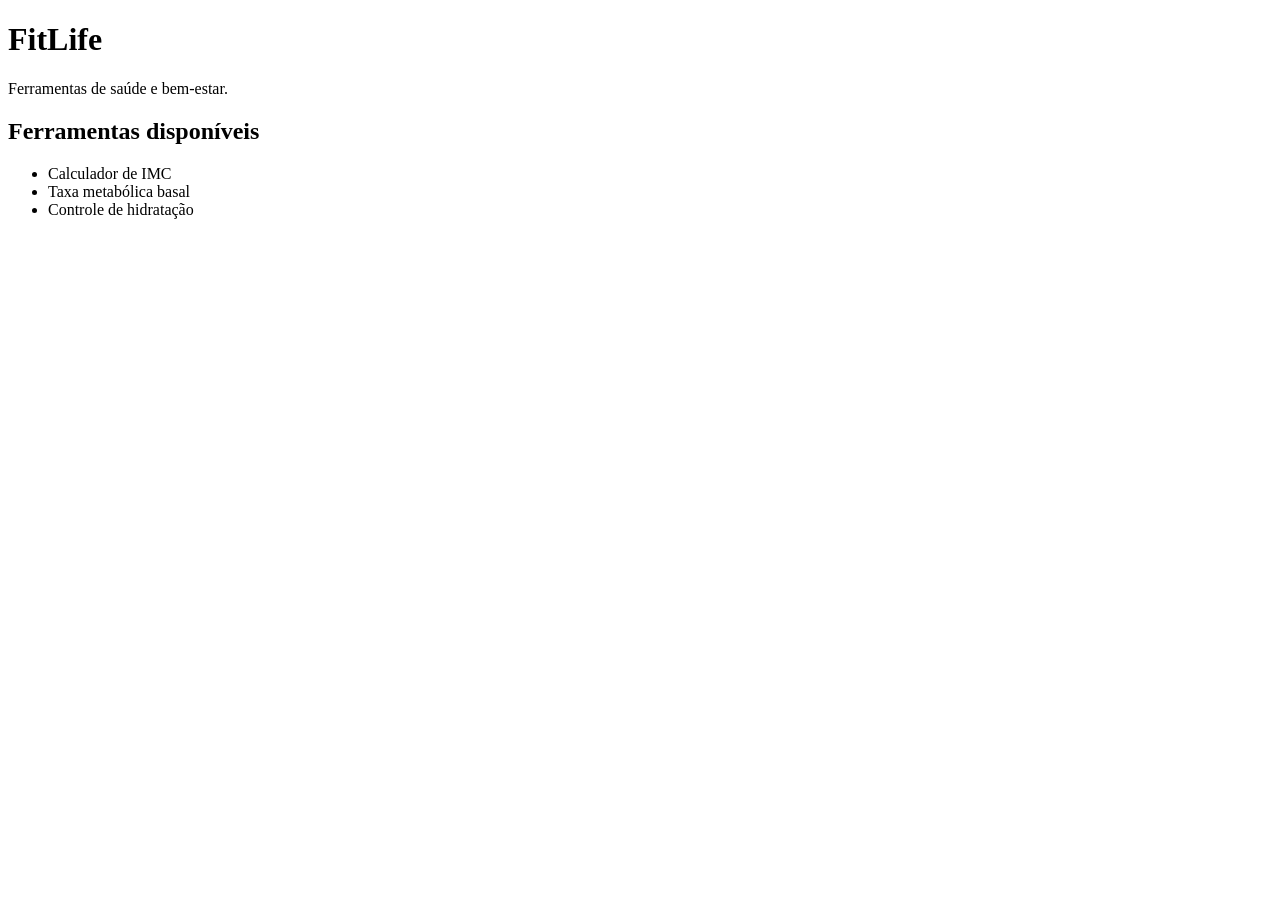
==== index.html @ 8719d536 "first commit" ====
<!DOCTYPE html>
<html lang="pt-BR">
<head>
    <meta charset="UTF-8">
    <meta name="viewport" content="width=device-width, initial-scale=1.0">
    <title>FitLife</title>
</head>
<body>


    <h1>FitLife</h1>

    <p>Ferramentas de saúde e bem-estar.</p>

    <h2>Ferramentas disponíveis</h2>

    <ul>
        <li>Calculador de IMC</li>
        <li>Taxa metabólica basal</li>
        <li>Controle de hidratação</li>
    </ul>




</body>
</html>
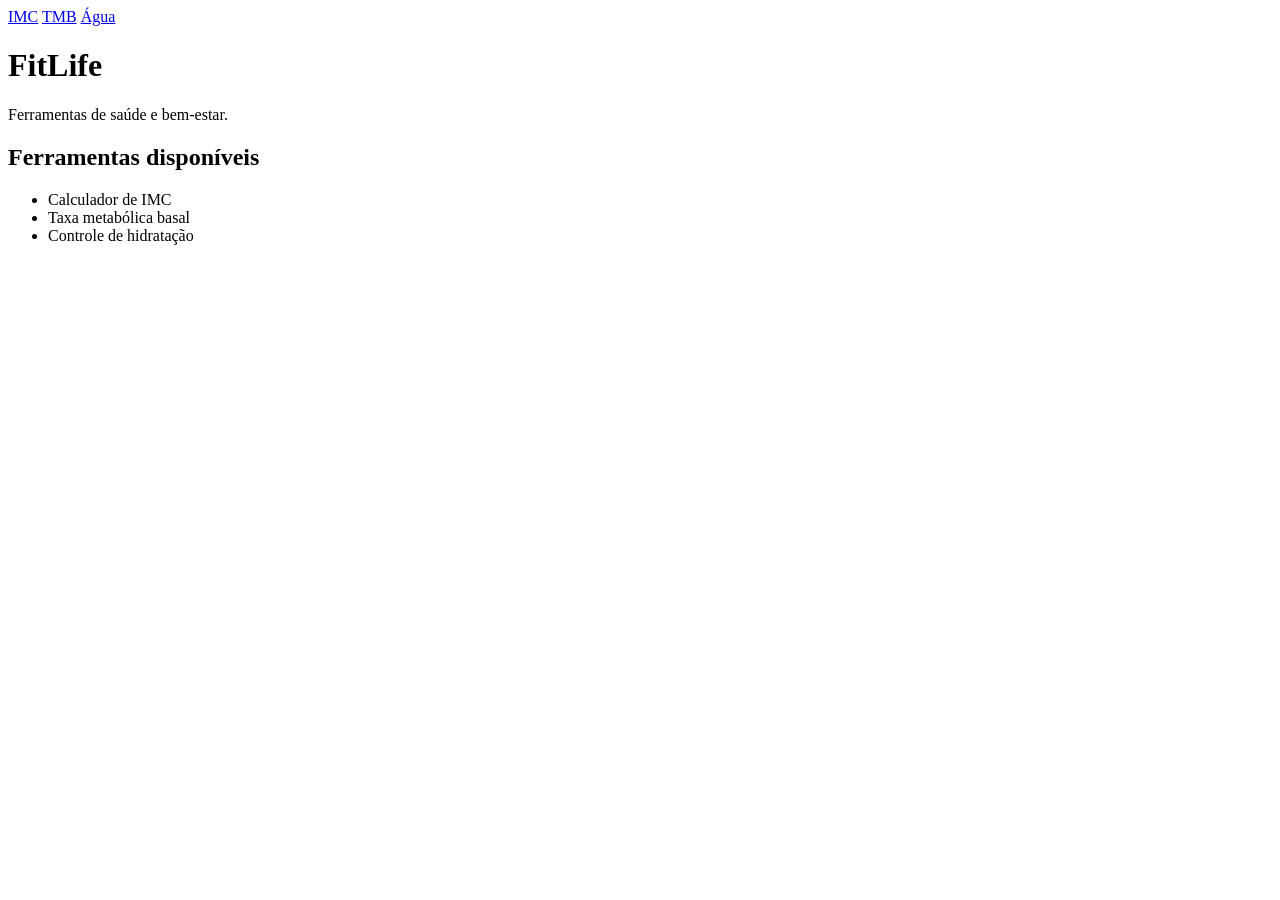
==== commit 989f3abf: "criado conteudo dentro das paginas" ====
--- a/index.html
+++ b/index.html
@@ -8,6 +8,9 @@
 <body>
 
 
+    <a href="pages/imc.html">IMC</a> 
+    <a href="pages/tmb.html">TMB</a>
+    <a href="pages/water.html">Água</a>
     <h1>FitLife</h1>
 
     <p>Ferramentas de saúde e bem-estar.</p>
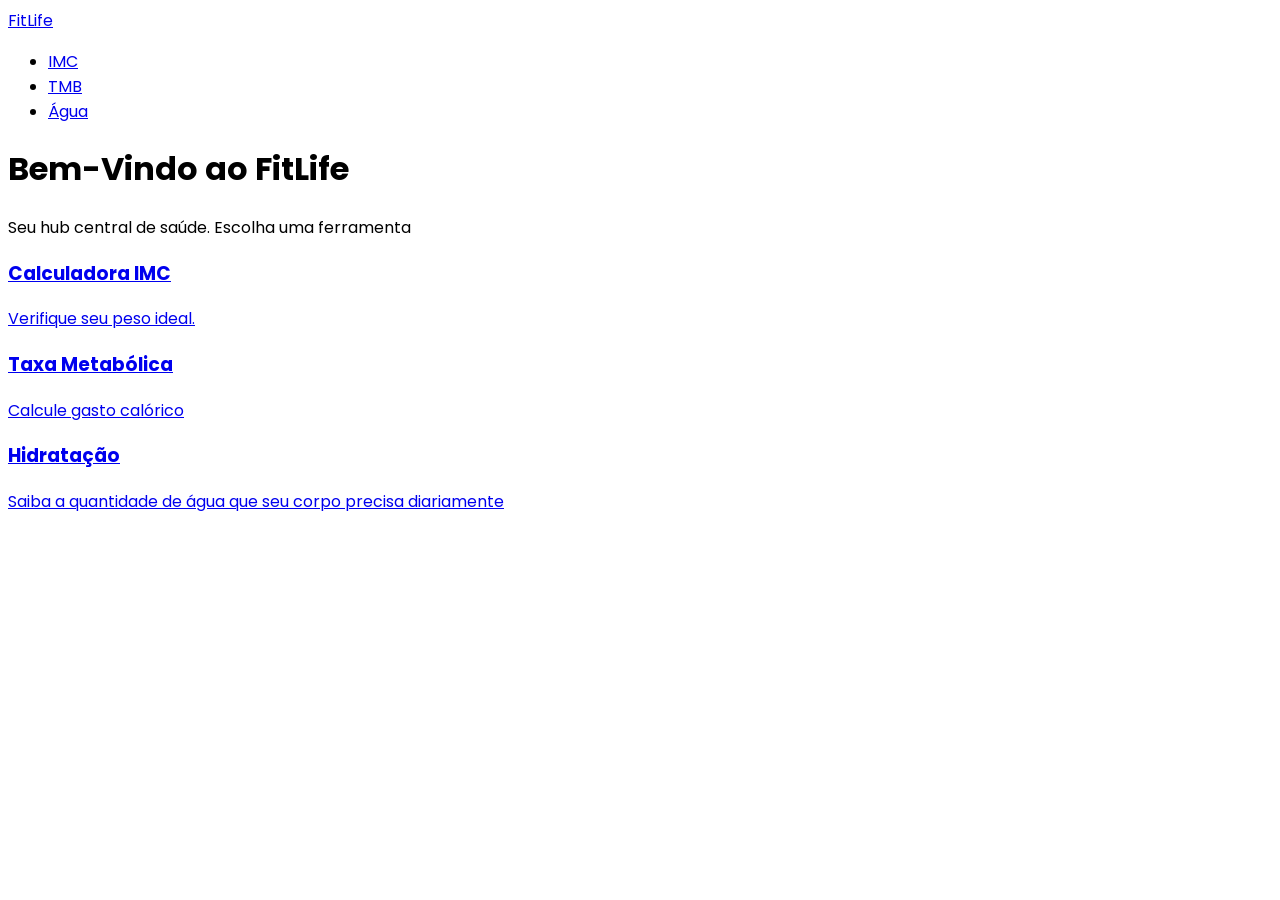
==== commit 89ba4109: "finalizado html index.html" ====
--- a/index.html
+++ b/index.html
@@ -1,29 +1,53 @@
 <!DOCTYPE html>
 <html lang="pt-BR">
 <head>
-    <meta charset="UTF-8">
-    <meta name="viewport" content="width=device-width, initial-scale=1.0">
-    <title>FitLife</title>
+<meta charset="UTF-8">
+<meta name="viewport" content="width=device-width, initial-scale=1.0">
+<link rel="preconnect" href="https://fonts.googleapis.com">
+<link rel="preconnect" href="https://fonts.gstatic.com" crossorigin>
+<link href="https://fonts.googleapis.com/css2?family=Poppins:ital,wght@0,100;0,200;0,300;0,400;0,500;0,600;0,700;0,800;0,900;1,100;1,200;1,300;1,400;1,500;1,600;1,700;1,800;1,900&display=swap" rel="stylesheet">
+<title>Fitlife</title>
 </head>
-<body>
+<body style="font-family: Poppins;">
+
+    <nav>
+        <a href="index.html">FitLife</a>
+
+        <ul>
+            <li><a href="pages/imc.html">IMC</a></li>
+            <li><a href="pages/tmb.html">TMB</a></li>
+            <li><a href="pages/water.html">Água</a></li>
+        </ul>
+    </nav>
+
+    <header>
+        <h1>Bem-Vindo ao FitLife</h1>
+        <p>Seu hub central de saúde. Escolha uma ferramenta</p>
+    </header>
+    
 
 
-    <a href="pages/imc.html">IMC</a> 
-    <a href="pages/tmb.html">TMB</a>
-    <a href="pages/water.html">Água</a>
-    <h1>FitLife</h1>
+    <main>
+        <section>
+            
+            <a href="pages/imc.html">
+                
+                <h3>Calculadora IMC</h3>
+                <p>Verifique seu peso ideal.</p>
+            </a>
+            <a href="pages/tmb.html">
+                
+                <h3>Taxa Metabólica</h3>
+                <p>Calcule gasto calórico</p>
+            </a>
+            <a href="pages/water.html">
+                
+                <h3>Hidratação</h3>
+                <p>Saiba a quantidade de água que seu corpo precisa diariamente</p>
+            </a>
 
-    <p>Ferramentas de saúde e bem-estar.</p>
-
-    <h2>Ferramentas disponíveis</h2>
-
-    <ul>
-        <li>Calculador de IMC</li>
-        <li>Taxa metabólica basal</li>
-        <li>Controle de hidratação</li>
-    </ul>
-
-
+        </section>
+    </main>
 
 
 </body>
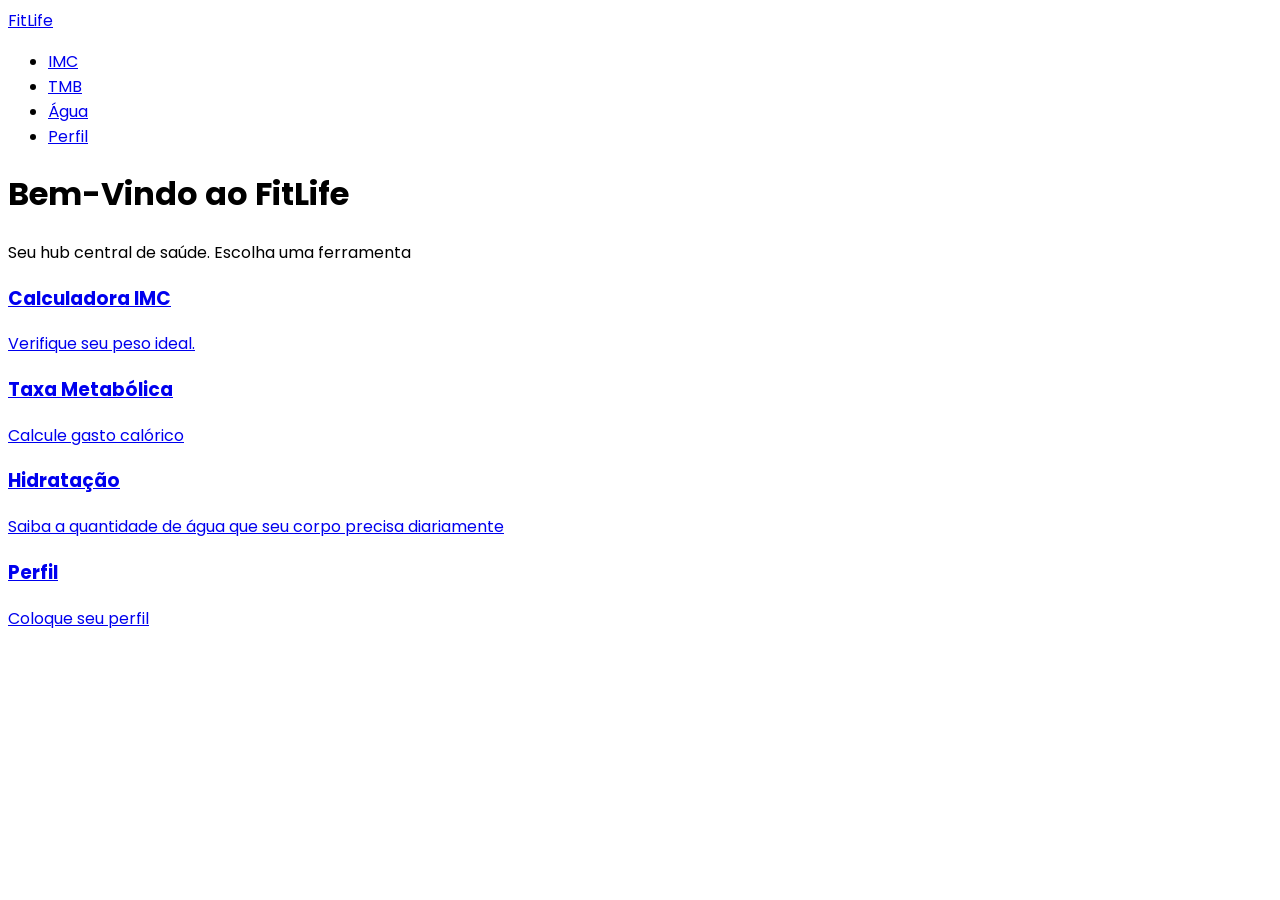
==== commit 8096ac5c: "Adicionado profile" ====
--- a/index.html
+++ b/index.html
@@ -17,6 +17,7 @@
             <li><a href="pages/imc.html">IMC</a></li>
             <li><a href="pages/tmb.html">TMB</a></li>
             <li><a href="pages/water.html">Água</a></li>
+            <li><a href="pages/profile.html">Perfil</a></li>
         </ul>
     </nav>
 
@@ -45,6 +46,11 @@
                 <h3>Hidratação</h3>
                 <p>Saiba a quantidade de água que seu corpo precisa diariamente</p>
             </a>
+            <a href="pages/profile.html">
+
+                <h3>Perfil</h3>
+                <p>Coloque seu perfil</p>
+            </a>
 
         </section>
     </main>
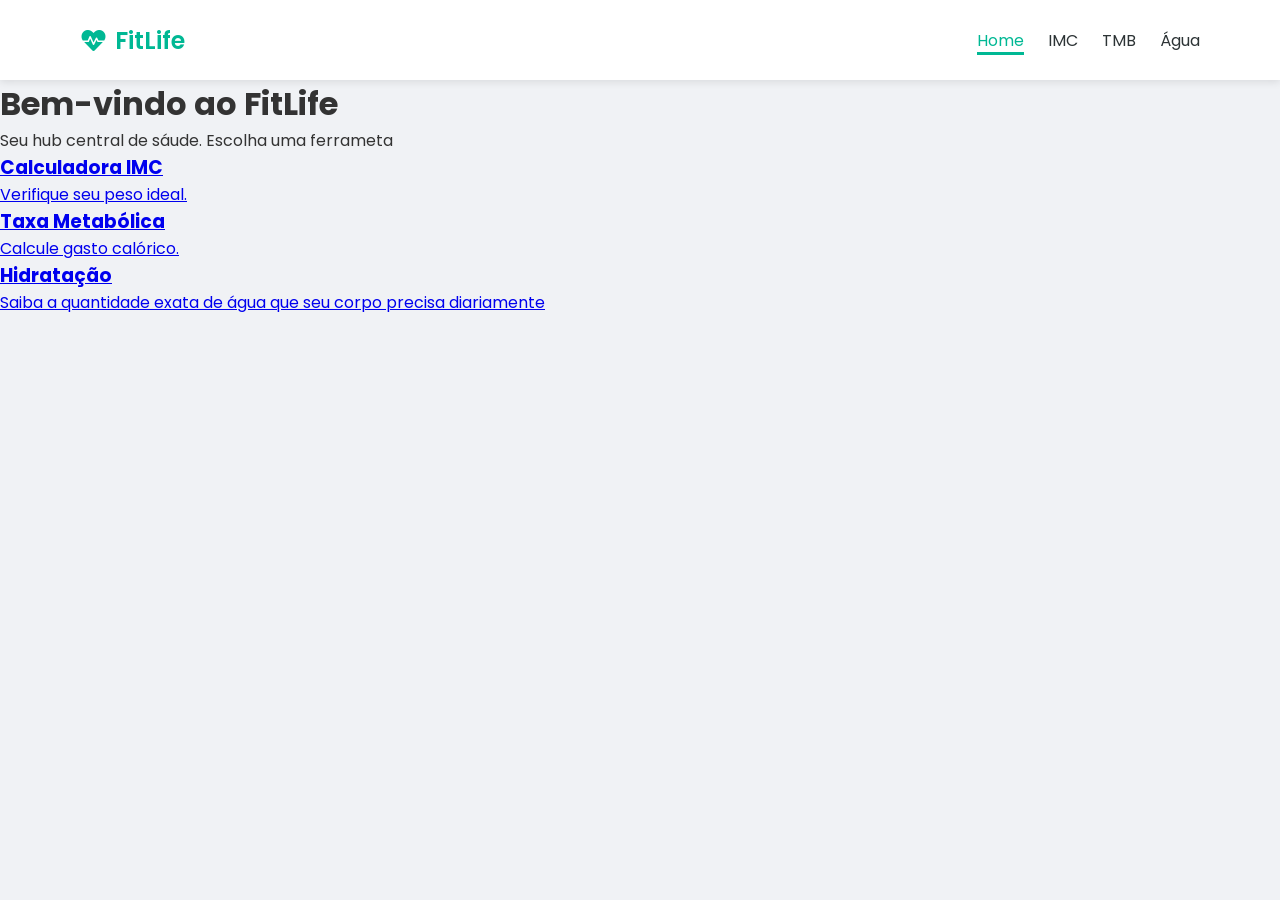
==== commit 0e0e30e8: "adicionado css" ====
--- a/index.html
+++ b/index.html
@@ -1,60 +1,54 @@
 <!DOCTYPE html>
 <html lang="pt-BR">
 <head>
-<meta charset="UTF-8">
-<meta name="viewport" content="width=device-width, initial-scale=1.0">
-<link rel="preconnect" href="https://fonts.googleapis.com">
-<link rel="preconnect" href="https://fonts.gstatic.com" crossorigin>
-<link href="https://fonts.googleapis.com/css2?family=Poppins:ital,wght@0,100;0,200;0,300;0,400;0,500;0,600;0,700;0,800;0,900;1,100;1,200;1,300;1,400;1,500;1,600;1,700;1,800;1,900&display=swap" rel="stylesheet">
-<title>Fitlife</title>
+    <meta charset="UTF-8">
+    <meta name="viewport" content="width=device-width, initial-scale=1.0">
+    <link rel="preconnect" href="https://fonts.googleapis.com">
+    <link rel="preconnect" href="https://fonts.gstatic.com" crossorigin>
+    <link rel="stylesheet" href="css/styles.css">
+    <link
+    rel="stylesheet"
+    href="https://cdnjs.cloudflare.com/ajax/libs/font-awesome/6.0.0/css/all.min.css"
+    />
+    <link href="https://fonts.googleapis.com/css2?family=Poppins:ital,wght@0,100;0,200;0,300;0,400;0,500;0,600;0,700;0,800;0,900;1,100;1,200;1,300;1,400;1,500;1,600;1,700;1,800;1,900&display=swap" rel="stylesheet">
+    <title>Fitlife</title>
 </head>
-<body style="font-family: Poppins;">
+<body>  
 
     <nav>
-        <a href="index.html">FitLife</a>
+        <a class="logo" href="index.html">
+            <i class="fas fa-heartbeat"></i> FitLife
+        </a>
 
-        <ul>
-            <li><a href="pages/imc.html">IMC</a></li>
-            <li><a href="pages/tmb.html">TMB</a></li>
-            <li><a href="pages/water.html">Água</a></li>
-            <li><a href="pages/profile.html">Perfil</a></li>
+        <ul class="nav-links">
+            <li><a class="nav-link" id="nav-active" href="index.html">Home</a></li>
+            <li><a class="nav-link" href="pages/imc.html">IMC</a></li>
+            <li><a class="nav-link" href="pages/tmb.html">TMB</a></li>
+            <li><a class="nav-link" href="pages/water.html">Água</a></li>
         </ul>
     </nav>
 
     <header>
-        <h1>Bem-Vindo ao FitLife</h1>
-        <p>Seu hub central de saúde. Escolha uma ferramenta</p>
+        <h1>Bem-vindo ao FitLife</h1>
+        <p>Seu hub central de sáude. Escolha uma ferrameta</p>
     </header>
-    
-
 
     <main>
         <section>
-            
             <a href="pages/imc.html">
-                
                 <h3>Calculadora IMC</h3>
                 <p>Verifique seu peso ideal.</p>
             </a>
             <a href="pages/tmb.html">
-                
                 <h3>Taxa Metabólica</h3>
-                <p>Calcule gasto calórico</p>
+                <p>Calcule gasto calórico.</p>
             </a>
             <a href="pages/water.html">
-                
                 <h3>Hidratação</h3>
-                <p>Saiba a quantidade de água que seu corpo precisa diariamente</p>
+                <p>Saiba a quantidade exata de água que seu corpo precisa diariamente</p>
             </a>
-            <a href="pages/profile.html">
-
-                <h3>Perfil</h3>
-                <p>Coloque seu perfil</p>
-            </a>
-
         </section>
     </main>
 
-
 </body>
 </html>
--- a/css/styles.css
+++ b/css/styles.css
@@ -0,0 +1,51 @@
+* {
+    margin: 0;
+    padding: 0;
+    box-sizing: border-box;
+}
+
+body {
+    font-family: 'Poppins', sans-serif;
+    background-color: #f0f2f5;
+    color: #333
+}
+
+nav {
+    /* flexbox */
+    display: flex;
+    justify-content: space-between;
+    align-items: center;
+
+    height: 80px;
+    background-color: #fff;
+    padding: 0 80px;
+    box-shadow: 0 2px 8px rgba(0 , 0, 0, 0.1);
+}
+
+.logo {
+    /* flexbox */
+    display: flex;
+    align-items: center;
+    gap: 8px;
+    font-size:24px;
+    color: #00b894;
+    text-decoration: none;
+    font-weight: 600;
+}
+
+.nav-links {
+    display: flex;
+    list-style: none;
+    gap: 24px
+}
+
+.nav-link {
+    text-decoration: none;
+    color: #2d3436;
+    font-size: 16px;
+}
+
+#nav-active { 
+    border-bottom: 3px #00b894 solid;
+    color: #00b894
+}
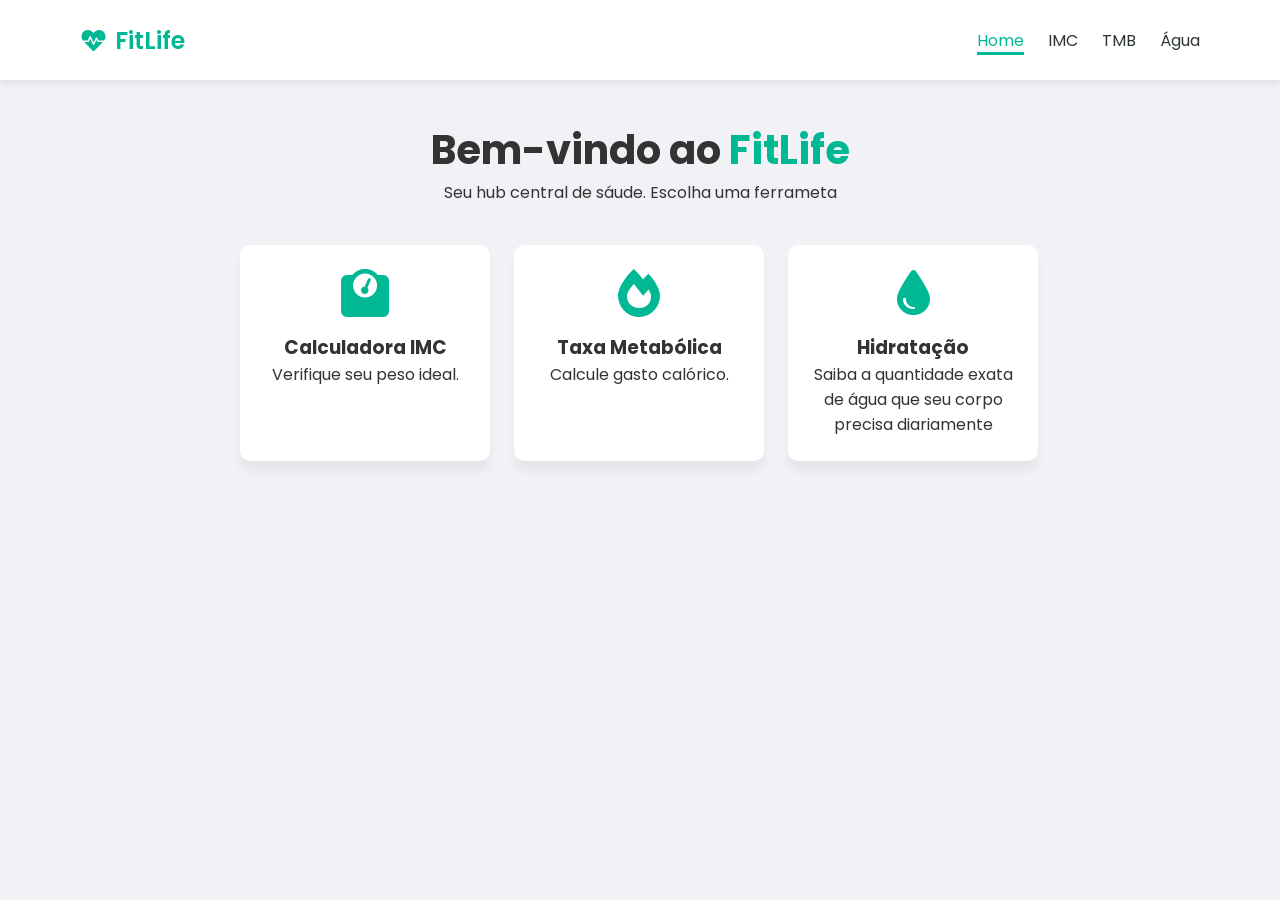
==== commit a97c6fb0: "adicionado home" ====
--- a/index.html
+++ b/index.html
@@ -28,22 +28,27 @@
         </ul>
     </nav>
 
-    <header>
-        <h1>Bem-vindo ao FitLife</h1>
+    <header class="header-container">
+        <h1>Bem-vindo ao <span>FitLife</span></h1>
         <p>Seu hub central de sáude. Escolha uma ferrameta</p>
     </header>
 
     <main>
-        <section>
-            <a href="pages/imc.html">
+        <section class="cards-section">
+            <a class="feature-card" href="pages/imc.html">
+                <i class="fas fa-weight"></i>
                 <h3>Calculadora IMC</h3>
                 <p>Verifique seu peso ideal.</p>
             </a>
-            <a href="pages/tmb.html">
+
+            <a class="feature-card" href="pages/tmb.html">
+                <i class="fas fa-fire"></i>
                 <h3>Taxa Metabólica</h3>
                 <p>Calcule gasto calórico.</p>
             </a>
-            <a href="pages/water.html">
+
+            <a class="feature-card" href="pages/water.html">
+                <i class="fas fa-tint"></i>
                 <h3>Hidratação</h3>
                 <p>Saiba a quantidade exata de água que seu corpo precisa diariamente</p>
             </a>
--- a/css/styles.css
+++ b/css/styles.css
@@ -45,7 +45,56 @@
     font-size: 16px;
 }
 
+.nav-link:hover {
+    color: #00b894;
+}
+
 #nav-active { 
     border-bottom: 3px #00b894 solid;
     color: #00b894
+}
+
+.header-container {
+    text-align: center;
+    padding: 40px 0;
+}
+
+.header-container h1 {
+    font-size: 40px;
+}
+
+.header-container span {
+    color: #00b894;
+}
+
+main {
+    width: 800px;
+    margin: 0 auto;
+}
+
+.cards-section {
+    display: flex;
+    gap: 24px;
+    text-align: center;
+}
+
+.feature-card {
+    background-color: #fff;
+    color: #333;
+    padding: 24px;
+    border-radius: 10px;
+    text-align: center;
+    text-decoration: none;
+    box-shadow: 0 10px 10px rgba(0, 0, 0, 0.05);
+    width: 250px;
+}
+
+.feature-card:hover {
+    border: 2px solid #00b894;
+}
+
+.feature-card i {
+    font-size: 48px;
+    color: #00b894;
+    margin-bottom: 16px;
 }
